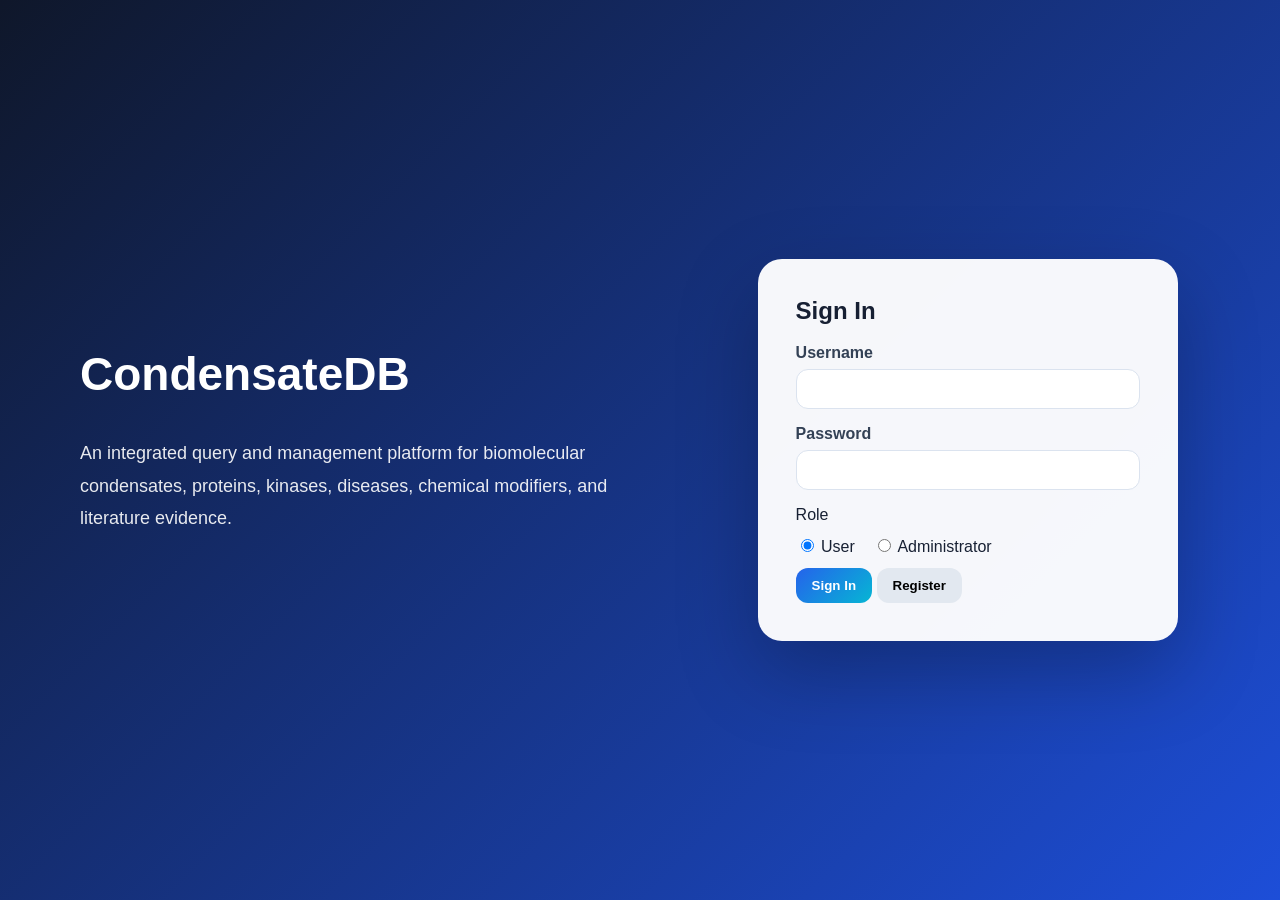
==== templates/login.html @ cce3c6ef "Optimize KinaseCondensateDB course project" ====
<!doctype html><html lang="en"><head><meta charset="UTF-8"><title>CondensateDB Login</title><link rel="stylesheet" href="/static/css/style.css"></head><body class="auth-body">
<div class="auth-left"><h1>CondensateDB</h1><p>An integrated query and management platform for biomolecular condensates, proteins, kinases, diseases, chemical modifiers, and literature evidence.</p></div>
<div class="auth-card"><h2>Sign In</h2><div class="form-row"><label>Username</label><input id="username" class="input"></div><div class="form-row"><label>Password</label><input id="password" type="password" class="input"></div><label>Role</label><div class="radio"><label><input type="radio" name="role" value="User" checked> User</label><label><input type="radio" name="role" value="Administrator"> Administrator</label></div><button class="btn primary" onclick="login()">Sign In</button> <button class="btn" onclick="location.href='/register'">Register</button></div>
<script>
async function login(){const username=document.getElementById('username').value.trim(),password=document.getElementById('password').value.trim(),roleLabel=document.querySelector("input[name=role]:checked")?.value,role=roleLabel==="Administrator"?"管理员":"普通用户";if(!username||!password||!role){alert('Username, password and role are required');return}const r=await fetch('/api/auth/login',{method:'POST',headers:{'Content-Type':'application/json'},body:JSON.stringify({username,password,role})});const j=await r.json();if(j.code!==200){alert(j.msg);return}localStorage.setItem('token',j.data.token);localStorage.setItem('user',JSON.stringify(j.data.user));location.href=roleLabel==='Administrator'?'/admin':'/index'}
</script></body></html>
---- static/css/style.css ----
:root{--primary:#2563eb;--dark:#0f172a;--muted:#64748b;--bg:#f5f7fb;--card:#fff}
*{box-sizing:border-box}body{margin:0;font-family:Inter,'Microsoft YaHei',Arial,sans-serif;background:var(--bg);color:#172033}.auth-body{min-height:100vh;display:flex;background:linear-gradient(135deg,#0f172a,#1d4ed8)}.auth-left{flex:1;color:#fff;padding:80px;display:flex;flex-direction:column;justify-content:center}.auth-left h1{font-size:46px;margin:0 0 18px}.auth-left p{font-size:18px;line-height:1.8;opacity:.9}.auth-card{width:420px;margin:auto 8% auto 0;background:rgba(255,255,255,.96);border-radius:24px;padding:38px;box-shadow:0 30px 80px rgba(0,0,0,.25)}.auth-card h2{margin-top:0}.form-row{margin-bottom:16px}.form-row label{display:block;margin-bottom:7px;color:#334155;font-weight:600}.input,select,textarea{width:100%;padding:11px 13px;border:1px solid #dbe3ef;border-radius:12px;background:#fff;font-size:14px}.btn{border:0;border-radius:12px;padding:10px 16px;background:#e2e8f0;cursor:pointer;font-weight:700}.btn.primary{background:linear-gradient(135deg,#2563eb,#06b6d4);color:#fff}.btn.danger{background:#ef4444;color:white}.btn.warn{background:#f59e0b;color:white}.btn.small{padding:7px 10px;font-size:12px}.topbar{height:68px;background:#fff;box-shadow:0 2px 18px rgba(15,23,42,.06);display:flex;align-items:center;padding:0 32px;position:sticky;top:0;z-index:10}.brand{font-weight:900;font-size:22px;color:#1d4ed8;margin-right:35px}.nav button{background:none;border:0;margin:0 7px;padding:12px 14px;border-radius:12px;cursor:pointer;font-weight:700;color:#475569}.nav button.active,.nav button:hover{background:#eff6ff;color:#1d4ed8}.container{padding:28px 38px}.hero{background:linear-gradient(135deg,#1e3a8a,#0891b2);color:white;border-radius:28px;padding:42px;margin-bottom:26px;box-shadow:0 20px 55px rgba(2,132,199,.25)}.hero h1{margin:0 0 10px;font-size:38px}.card{background:#fff;border-radius:20px;padding:22px;box-shadow:0 8px 30px rgba(15,23,42,.06);margin-bottom:20px}.toolbar{display:flex;gap:10px;align-items:center;flex-wrap:wrap;margin-bottom:16px}.toolbar .input{max-width:230px}table{width:100%;border-collapse:collapse;background:white}th,td{padding:12px;border-bottom:1px solid #eef2f7;text-align:left;font-size:14px;vertical-align:top}th{color:#334155;background:#f8fafc;font-weight:800}td.actions{white-space:nowrap}.pagination{display:flex;justify-content:flex-end;align-items:center;gap:10px;margin-top:14px;color:#64748b}.modal-mask{position:fixed;inset:0;background:rgba(15,23,42,.45);display:none;align-items:center;justify-content:center;z-index:99}.modal{width:min(980px,92vw);max-height:85vh;overflow:auto;background:#fff;border-radius:22px;padding:24px;box-shadow:0 40px 100px rgba(0,0,0,.25)}.modal-head{display:flex;justify-content:space-between;align-items:center;margin-bottom:14px}.grid{display:grid;grid-template-columns:repeat(4,1fr);gap:16px}.stat{background:linear-gradient(135deg,#fff,#eff6ff);border:1px solid #dbeafe;border-radius:18px;padding:18px}.stat b{font-size:30px;color:#1d4ed8}.admin-layout{display:flex;height:100vh}.sidebar{width:245px;background:#0f172a;color:white;padding:22px}.sidebar h2{margin:0 0 25px}.side-btn{width:100%;text-align:left;margin:5px 0;padding:13px 14px;background:transparent;color:#cbd5e1;border:0;border-radius:12px;cursor:pointer;font-weight:700}.side-btn.active,.side-btn:hover{background:#1d4ed8;color:white}.admin-main{flex:1;overflow:auto}.charts{display:grid;grid-template-columns:1fr 1fr;gap:18px}.chart{height:340px}.tabs button{margin-right:8px}.hidden{display:none}.seq{font-family:monospace;white-space:pre-wrap;max-height:260px;overflow:auto;background:#f8fafc;padding:12px;border-radius:12px}.radio{display:flex;gap:18px;margin:12px 0}@media(max-width:900px){.auth-left{display:none}.auth-card{margin:auto}.grid,.charts{grid-template-columns:1fr}.sidebar{width:200px}.topbar{padding:0 14px}.container{padding:18px}}
.quick-list{display:grid;grid-template-columns:repeat(auto-fit,minmax(260px,1fr));gap:14px;margin-top:14px}.quick{white-space:normal;text-align:left;line-height:1.45;min-height:70px}a{color:#2563eb;text-decoration:none}a:hover{text-decoration:underline}
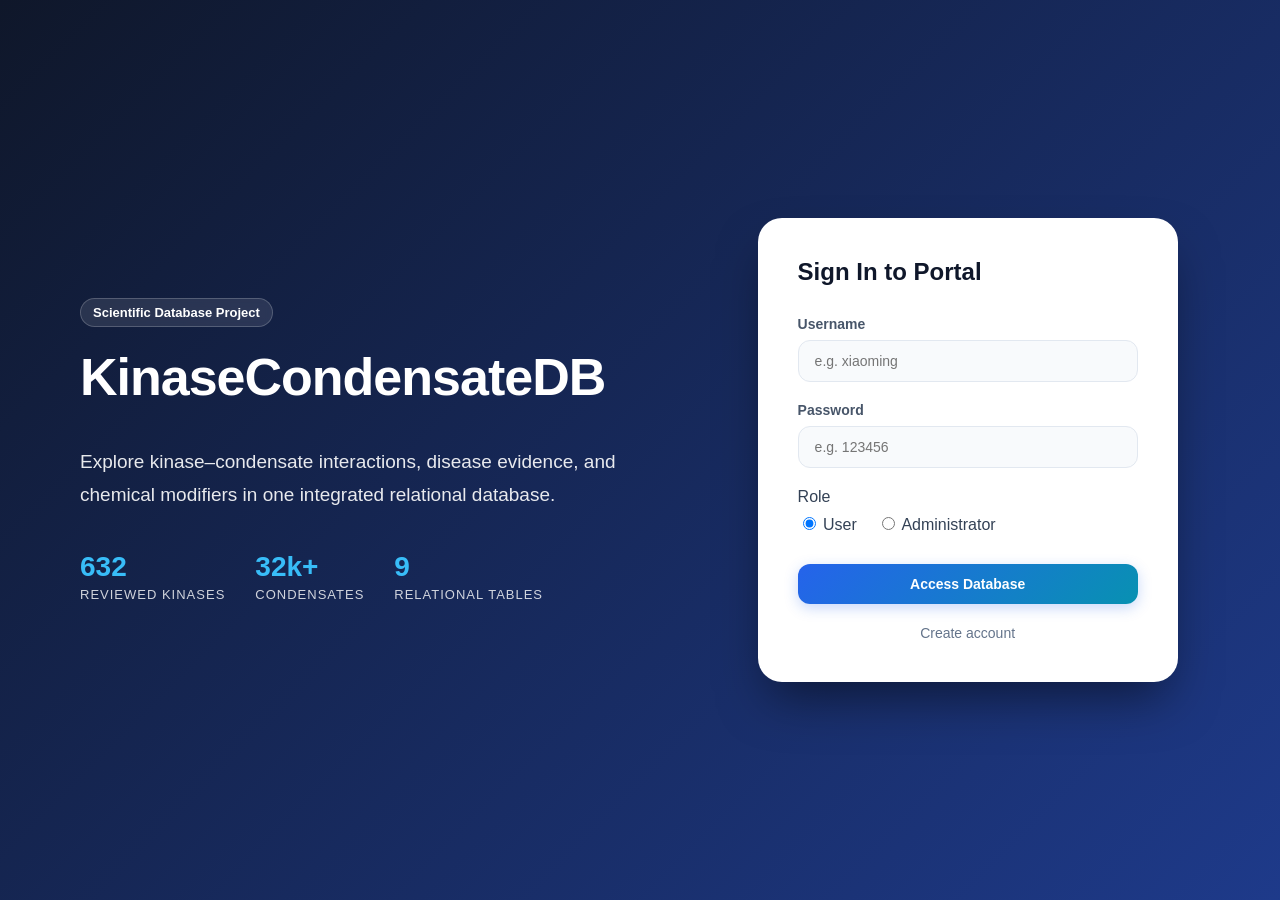
==== commit 3587f0bd: "feat(ui): implement fancy landing page, dashboard, schema preview, and modern styling" ====
--- a/templates/login.html
+++ b/templates/login.html
@@ -1,6 +1,37 @@
-<!doctype html><html lang="en"><head><meta charset="UTF-8"><title>CondensateDB Login</title><link rel="stylesheet" href="/static/css/style.css"></head><body class="auth-body">
-<div class="auth-left"><h1>CondensateDB</h1><p>An integrated query and management platform for biomolecular condensates, proteins, kinases, diseases, chemical modifiers, and literature evidence.</p></div>
-<div class="auth-card"><h2>Sign In</h2><div class="form-row"><label>Username</label><input id="username" class="input"></div><div class="form-row"><label>Password</label><input id="password" type="password" class="input"></div><label>Role</label><div class="radio"><label><input type="radio" name="role" value="User" checked> User</label><label><input type="radio" name="role" value="Administrator"> Administrator</label></div><button class="btn primary" onclick="login()">Sign In</button> <button class="btn" onclick="location.href='/register'">Register</button></div>
+<!doctype html>
+<html lang="en">
+<head>
+  <meta charset="UTF-8">
+  <title>CondensateDB Login</title>
+  <link rel="stylesheet" href="/static/css/style.css">
+</head>
+<body class="auth-body">
+<div class="auth-left">
+  <div class="badge-tag">Scientific Database Project</div>
+  <h1>KinaseCondensateDB</h1>
+  <p class="hero-desc">Explore kinase–condensate interactions, disease evidence, and chemical modifiers in one integrated relational database.</p>
+  <div class="hero-stats">
+    <div class="hs-item"><strong>632</strong><span>Reviewed Kinases</span></div>
+    <div class="hs-item"><strong>32k+</strong><span>Condensates</span></div>
+    <div class="hs-item"><strong>9</strong><span>Relational Tables</span></div>
+  </div>
+</div>
+<div class="auth-card">
+  <h2>Sign In to Portal</h2>
+  <div class="form-row"><label>Username</label><input id="username" class="input" placeholder="e.g. xiaoming"></div>
+  <div class="form-row"><label>Password</label><input id="password" type="password" class="input" placeholder="e.g. 123456"></div>
+  <label>Role</label>
+  <div class="radio">
+    <label><input type="radio" name="role" value="User" checked> User</label>
+    <label><input type="radio" name="role" value="Administrator"> Administrator</label>
+  </div>
+  <button class="btn primary full-width" onclick="login()">Access Database</button> 
+  <div class="auth-links">
+    <a href="#" onclick="location.href='/register'">Create account</a>
+  </div>
+</div>
 <script>
 async function login(){const username=document.getElementById('username').value.trim(),password=document.getElementById('password').value.trim(),roleLabel=document.querySelector("input[name=role]:checked")?.value,role=roleLabel==="Administrator"?"管理员":"普通用户";if(!username||!password||!role){alert('Username, password and role are required');return}const r=await fetch('/api/auth/login',{method:'POST',headers:{'Content-Type':'application/json'},body:JSON.stringify({username,password,role})});const j=await r.json();if(j.code!==200){alert(j.msg);return}localStorage.setItem('token',j.data.token);localStorage.setItem('user',JSON.stringify(j.data.user));location.href=roleLabel==='Administrator'?'/admin':'/index'}
-</script></body></html>
+</script>
+</body>
+</html>
--- a/static/css/style.css
+++ b/static/css/style.css
@@ -1,3 +1,115 @@
-:root{--primary:#2563eb;--dark:#0f172a;--muted:#64748b;--bg:#f5f7fb;--card:#fff}
-*{box-sizing:border-box}body{margin:0;font-family:Inter,'Microsoft YaHei',Arial,sans-serif;background:var(--bg);color:#172033}.auth-body{min-height:100vh;display:flex;background:linear-gradient(135deg,#0f172a,#1d4ed8)}.auth-left{flex:1;color:#fff;padding:80px;display:flex;flex-direction:column;justify-content:center}.auth-left h1{font-size:46px;margin:0 0 18px}.auth-left p{font-size:18px;line-height:1.8;opacity:.9}.auth-card{width:420px;margin:auto 8% auto 0;background:rgba(255,255,255,.96);border-radius:24px;padding:38px;box-shadow:0 30px 80px rgba(0,0,0,.25)}.auth-card h2{margin-top:0}.form-row{margin-bottom:16px}.form-row label{display:block;margin-bottom:7px;color:#334155;font-weight:600}.input,select,textarea{width:100%;padding:11px 13px;border:1px solid #dbe3ef;border-radius:12px;background:#fff;font-size:14px}.btn{border:0;border-radius:12px;padding:10px 16px;background:#e2e8f0;cursor:pointer;font-weight:700}.btn.primary{background:linear-gradient(135deg,#2563eb,#06b6d4);color:#fff}.btn.danger{background:#ef4444;color:white}.btn.warn{background:#f59e0b;color:white}.btn.small{padding:7px 10px;font-size:12px}.topbar{height:68px;background:#fff;box-shadow:0 2px 18px rgba(15,23,42,.06);display:flex;align-items:center;padding:0 32px;position:sticky;top:0;z-index:10}.brand{font-weight:900;font-size:22px;color:#1d4ed8;margin-right:35px}.nav button{background:none;border:0;margin:0 7px;padding:12px 14px;border-radius:12px;cursor:pointer;font-weight:700;color:#475569}.nav button.active,.nav button:hover{background:#eff6ff;color:#1d4ed8}.container{padding:28px 38px}.hero{background:linear-gradient(135deg,#1e3a8a,#0891b2);color:white;border-radius:28px;padding:42px;margin-bottom:26px;box-shadow:0 20px 55px rgba(2,132,199,.25)}.hero h1{margin:0 0 10px;font-size:38px}.card{background:#fff;border-radius:20px;padding:22px;box-shadow:0 8px 30px rgba(15,23,42,.06);margin-bottom:20px}.toolbar{display:flex;gap:10px;align-items:center;flex-wrap:wrap;margin-bottom:16px}.toolbar .input{max-width:230px}table{width:100%;border-collapse:collapse;background:white}th,td{padding:12px;border-bottom:1px solid #eef2f7;text-align:left;font-size:14px;vertical-align:top}th{color:#334155;background:#f8fafc;font-weight:800}td.actions{white-space:nowrap}.pagination{display:flex;justify-content:flex-end;align-items:center;gap:10px;margin-top:14px;color:#64748b}.modal-mask{position:fixed;inset:0;background:rgba(15,23,42,.45);display:none;align-items:center;justify-content:center;z-index:99}.modal{width:min(980px,92vw);max-height:85vh;overflow:auto;background:#fff;border-radius:22px;padding:24px;box-shadow:0 40px 100px rgba(0,0,0,.25)}.modal-head{display:flex;justify-content:space-between;align-items:center;margin-bottom:14px}.grid{display:grid;grid-template-columns:repeat(4,1fr);gap:16px}.stat{background:linear-gradient(135deg,#fff,#eff6ff);border:1px solid #dbeafe;border-radius:18px;padding:18px}.stat b{font-size:30px;color:#1d4ed8}.admin-layout{display:flex;height:100vh}.sidebar{width:245px;background:#0f172a;color:white;padding:22px}.sidebar h2{margin:0 0 25px}.side-btn{width:100%;text-align:left;margin:5px 0;padding:13px 14px;background:transparent;color:#cbd5e1;border:0;border-radius:12px;cursor:pointer;font-weight:700}.side-btn.active,.side-btn:hover{background:#1d4ed8;color:white}.admin-main{flex:1;overflow:auto}.charts{display:grid;grid-template-columns:1fr 1fr;gap:18px}.chart{height:340px}.tabs button{margin-right:8px}.hidden{display:none}.seq{font-family:monospace;white-space:pre-wrap;max-height:260px;overflow:auto;background:#f8fafc;padding:12px;border-radius:12px}.radio{display:flex;gap:18px;margin:12px 0}@media(max-width:900px){.auth-left{display:none}.auth-card{margin:auto}.grid,.charts{grid-template-columns:1fr}.sidebar{width:200px}.topbar{padding:0 14px}.container{padding:18px}}
-.quick-list{display:grid;grid-template-columns:repeat(auto-fit,minmax(260px,1fr));gap:14px;margin-top:14px}.quick{white-space:normal;text-align:left;line-height:1.45;min-height:70px}a{color:#2563eb;text-decoration:none}a:hover{text-decoration:underline}
+:root{--primary:#2563eb;--dark:#0f172a;--muted:#64748b;--bg:#f8fafc;--card:#fff;--cyan:#0891b2;--teal:#14b8a6}
+*{box-sizing:border-box}
+body{margin:0;font-family:Inter,'Segoe UI',Roboto,sans-serif;background:var(--bg);color:#334155}
+
+/* Auth / Landing */
+.auth-body{min-height:100vh;display:flex;background:linear-gradient(135deg,#0f172a 0%,#1e3a8a 100%)}
+.auth-left{flex:1.2;color:#fff;padding:80px;display:flex;flex-direction:column;justify-content:center}
+.badge-tag{display:inline-block;padding:6px 12px;background:rgba(255,255,255,0.1);border:1px solid rgba(255,255,255,0.2);border-radius:20px;font-size:13px;font-weight:600;margin-bottom:20px;width:max-content;backdrop-filter:blur(4px)}
+.auth-left h1{font-size:52px;margin:0 0 20px;font-weight:800;letter-spacing:-1px}
+.hero-desc{font-size:19px;line-height:1.7;opacity:0.9;max-width:560px;margin-bottom:40px}
+.hero-stats{display:flex;gap:30px}
+.hs-item{display:flex;flex-direction:column}
+.hs-item strong{font-size:28px;font-weight:800;color:#38bdf8}
+.hs-item span{font-size:13px;opacity:0.8;text-transform:uppercase;letter-spacing:1px;margin-top:4px}
+
+.auth-card{width:420px;margin:auto 8% auto 0;background:#fff;border-radius:24px;padding:40px;box-shadow:0 25px 50px -12px rgba(0,0,0,0.5)}
+.auth-card h2{margin-top:0;font-size:24px;color:#0f172a;margin-bottom:30px}
+.form-row{margin-bottom:20px}
+.form-row label{display:block;margin-bottom:8px;color:#475569;font-weight:600;font-size:14px}
+.input,select,textarea{width:100%;padding:12px 16px;border:1px solid #e2e8f0;border-radius:12px;background:#f8fafc;font-size:14px;transition:all 0.2s}
+.input:focus{border-color:#38bdf8;outline:none;background:#fff;box-shadow:0 0 0 3px rgba(56,189,248,0.1)}
+.radio{display:flex;gap:20px;margin-top:8px;margin-bottom:30px}
+.radio label{font-weight:500;color:#334155;cursor:pointer}
+
+.btn{border:0;border-radius:12px;padding:12px 20px;background:#f1f5f9;color:#334155;cursor:pointer;font-weight:600;font-size:14px;transition:all 0.2s}
+.btn:hover{background:#e2e8f0;transform:translateY(-1px)}
+.btn.primary{background:linear-gradient(135deg,#2563eb,#0891b2);color:#fff;box-shadow:0 4px 14px rgba(37,99,235,0.25)}
+.btn.primary:hover{box-shadow:0 6px 20px rgba(37,99,235,0.4);transform:translateY(-2px)}
+.btn.danger{background:#ef4444;color:white}
+.btn.warn{background:#f59e0b;color:white}
+.btn.small{padding:8px 12px;font-size:13px}
+.full-width{width:100%}
+.auth-links{text-align:center;margin-top:20px}
+.auth-links a{color:#64748b;text-decoration:none;font-size:14px;font-weight:500}
+.auth-links a:hover{color:#2563eb}
+
+/* Layout */
+.topbar{height:70px;background:rgba(255,255,255,0.9);backdrop-filter:blur(10px);box-shadow:0 1px 3px rgba(0,0,0,0.05);display:flex;align-items:center;padding:0 40px;position:sticky;top:0;z-index:100}
+.brand{font-weight:800;font-size:20px;color:#0f172a;margin-right:40px;display:flex;align-items:center;gap:8px}
+.brand::before{content:'';display:block;width:12px;height:12px;background:#38bdf8;border-radius:50%}
+.nav button{background:none;border:0;margin:0 4px;padding:10px 16px;border-radius:10px;cursor:pointer;font-weight:600;color:#64748b;transition:all 0.2s;font-size:14px}
+.nav button.active,.nav button:hover{background:#f1f5f9;color:#0f172a}
+.container{padding:40px;max-width:1400px;margin:0 auto}
+
+/* Dashboard Cards */
+.dash-grid{display:grid;grid-template-columns:repeat(auto-fit,minmax(240px,1fr));gap:20px;margin-bottom:40px}
+.dash-card{background:#fff;border-radius:20px;padding:24px;box-shadow:0 4px 6px -1px rgba(0,0,0,0.05),0 2px 4px -1px rgba(0,0,0,0.03);border:1px solid #f1f5f9;display:flex;flex-direction:column;transition:transform 0.2s,box-shadow 0.2s}
+.dash-card:hover{transform:translateY(-4px);box-shadow:0 10px 25px -5px rgba(0,0,0,0.1),0 8px 10px -6px rgba(0,0,0,0.1)}
+.dash-value{font-size:36px;font-weight:800;color:#0f172a;margin-top:auto;padding-top:16px}
+.dash-label{font-size:14px;color:#64748b;font-weight:600;text-transform:uppercase;letter-spacing:0.5px}
+
+/* Schema Section */
+.schema-section{background:#fff;border-radius:24px;padding:40px;margin-bottom:40px;box-shadow:0 4px 6px -1px rgba(0,0,0,0.05);border:1px solid #e2e8f0}
+.schema-header{margin-bottom:30px}
+.schema-header h2{margin:0 0 8px;font-size:24px;color:#0f172a}
+.schema-header p{margin:0;color:#64748b}
+.schema-grid{display:grid;grid-template-columns:repeat(auto-fit,minmax(300px,1fr));gap:24px}
+.schema-table-card{background:#f8fafc;border:1px solid #e2e8f0;border-radius:16px;padding:20px}
+.schema-table-card h3{margin:0 0 12px;font-size:16px;color:#0f172a;display:flex;align-items:center;justify-content:space-between}
+.schema-tag{font-size:11px;padding:4px 8px;background:#e2e8f0;border-radius:12px;color:#475569;font-weight:600}
+.schema-fields{list-style:none;padding:0;margin:0;font-size:13px;color:#64748b}
+.schema-fields li{padding:6px 0;border-bottom:1px solid #e2e8f0;display:flex;justify-content:space-between}
+.schema-fields li:last-child{border-bottom:none;padding-bottom:0}
+.schema-fields .pk{color:#2563eb;font-weight:600}
+.schema-fields .fk{color:#0891b2}
+
+/* Main Cards */
+.card{background:#fff;border-radius:24px;padding:32px;box-shadow:0 4px 6px -1px rgba(0,0,0,0.05);border:1px solid #f1f5f9;margin-bottom:24px}
+.card h2{margin:0 0 8px;font-size:22px;color:#0f172a}
+.card p{margin:0 0 24px;color:#64748b}
+
+.toolbar{display:flex;gap:12px;align-items:center;flex-wrap:wrap;margin-bottom:24px;background:#f8fafc;padding:16px;border-radius:16px}
+.toolbar .input{max-width:300px}
+
+/* Table */
+.table-wrap{border-radius:16px;overflow:hidden;border:1px solid #e2e8f0}
+table{width:100%;border-collapse:collapse;background:white}
+th,td{padding:14px 16px;border-bottom:1px solid #e2e8f0;text-align:left;font-size:14px;vertical-align:middle}
+th{color:#475569;background:#f8fafc;font-weight:700;font-size:13px;text-transform:uppercase;letter-spacing:0.5px}
+tr:last-child td{border-bottom:none}
+tr:hover td{background:#f8fafc}
+td.actions{white-space:nowrap;display:flex;gap:8px}
+
+.pagination{display:flex;justify-content:space-between;align-items:center;margin-top:20px;color:#64748b;font-size:14px}
+
+/* Badges */
+.badge{display:inline-block;padding:4px 10px;border-radius:12px;font-size:12px;font-weight:600}
+.badge-yes{background:#dcfce7;color:#166534}
+.badge-no{background:#fee2e2;color:#991b1b}
+.badge-neutral{background:#f1f5f9;color:#475569}
+
+/* Modal */
+.modal-mask{position:fixed;inset:0;background:rgba(15,23,42,0.6);backdrop-filter:blur(4px);display:none;align-items:center;justify-content:center;z-index:999}
+.modal{width:min(1000px,90vw);max-height:85vh;overflow:auto;background:#fff;border-radius:24px;padding:32px;box-shadow:0 25px 50px -12px rgba(0,0,0,0.5)}
+.modal-head{display:flex;justify-content:space-between;align-items:center;margin-bottom:24px;padding-bottom:16px;border-bottom:1px solid #e2e8f0}
+.modal-head h2{margin:0;font-size:20px;color:#0f172a}
+
+.charts{display:grid;grid-template-columns:repeat(auto-fit,minmax(400px,1fr));gap:24px;margin-top:24px}
+.chart{height:360px;padding:20px}
+
+/* Quick Query Section */
+.quick-list{display:flex;flex-direction:column;gap:12px}
+.btn.quick{text-align:left;padding:16px 24px;font-size:15px;background:#f8fafc;color:#0f172a;border:1px solid #e2e8f0;box-shadow:none;display:flex;align-items:center;justify-content:space-between}
+.btn.quick:hover{background:#fff;border-color:#38bdf8;box-shadow:0 4px 12px rgba(56,189,248,0.15);transform:translateY(-2px)}
+.btn.quick::after{content:'→';color:#94a3b8;font-size:18px;transition:transform 0.2s}
+.btn.quick:hover::after{transform:translateX(4px);color:#38bdf8}
+
+/* Admin Sidebar */
+.admin-layout{display:flex;min-height:100vh}
+.sidebar{width:260px;background:#fff;border-right:1px solid #e2e8f0;padding:32px 20px;display:flex;flex-direction:column;gap:8px;position:sticky;top:0;height:100vh}
+.sidebar h2{margin:0 0 24px 12px;font-size:18px;color:#0f172a}
+.side-btn{background:none;border:0;padding:12px;text-align:left;border-radius:12px;cursor:pointer;font-weight:600;color:#64748b;transition:all 0.2s}
+.side-btn:hover{background:#f8fafc;color:#0f172a}
+.side-btn.active{background:#eff6ff;color:#2563eb}
+.admin-main{flex:1;padding:40px;background:#f8fafc}
